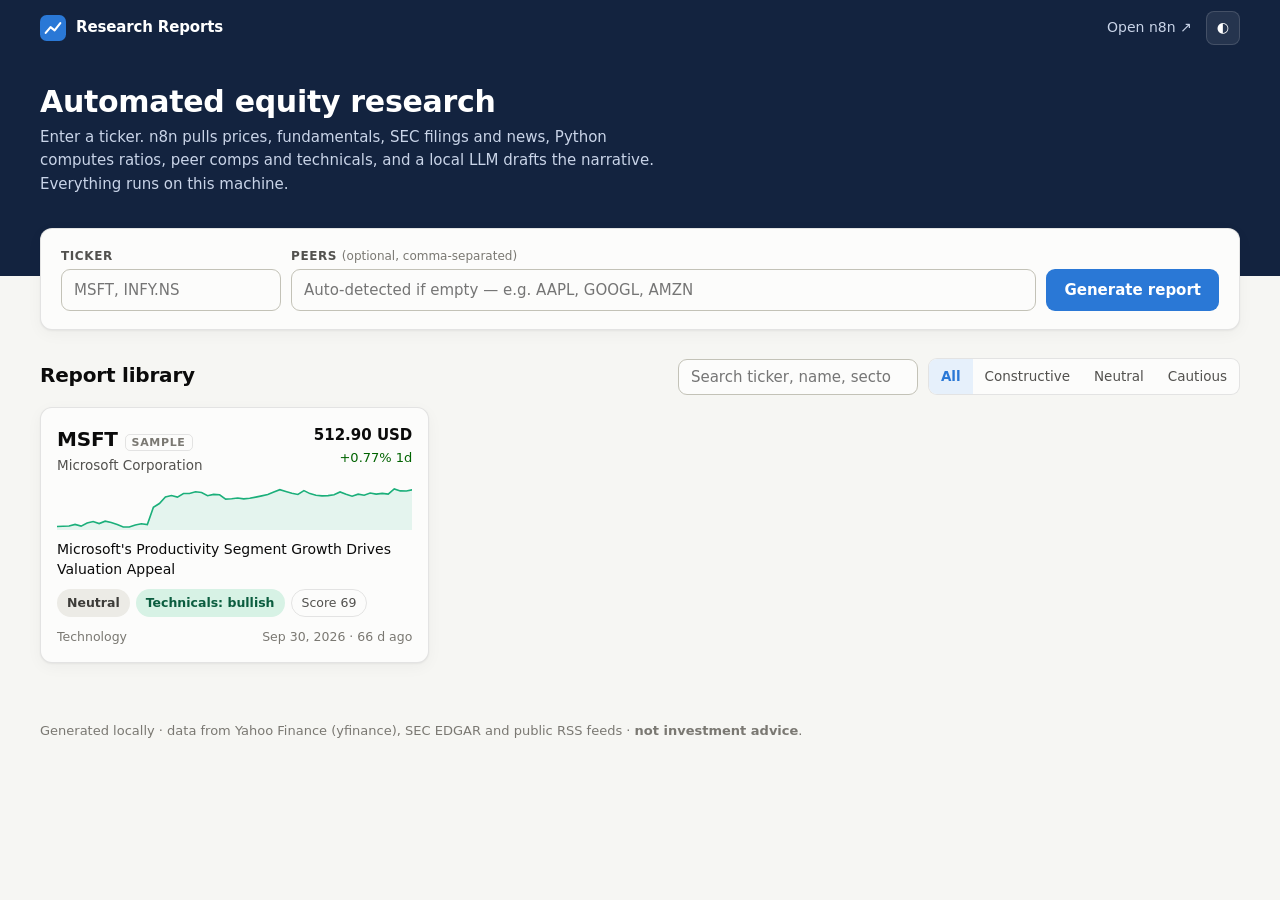
==== site/index.html @ cf2ef31a "TickerBrief: automated equity research with n8n, Python analytics and a local LLM" ====
<!doctype html>
<html lang="en">
<head>
  <meta charset="utf-8">
  <meta name="viewport" content="width=device-width, initial-scale=1">
  <title>Research Reports</title>
  <meta name="description" content="Automated equity research reports generated locally with n8n, Python and a local LLM.">
  <link rel="icon" href="assets/favicon.svg" type="image/svg+xml">
  <link rel="stylesheet" href="assets/styles.css">
  <script src="assets/common.js"></script>
</head>
<body>
  <header class="topbar">
    <div class="wrap">
      <a class="brand" href="index.html" aria-label="Research Reports home">
        <svg width="26" height="26" viewBox="0 0 32 32" aria-hidden="true"><rect width="32" height="32" rx="8" fill="#2a78d6"/><path d="M7 22l6-7 5 4 7-9" fill="none" stroke="#fff" stroke-width="2.6" stroke-linecap="round" stroke-linejoin="round"/></svg>
        Research Reports
      </a>
      <span class="spacer"></span>
      <a class="link" id="n8n-link" href="http://localhost:5679" target="_blank" rel="noopener noreferrer">Open n8n ↗</a>
      <button class="icon-btn" data-theme-toggle title="Toggle light / dark" aria-label="Toggle light or dark theme">◐</button>
    </div>
  </header>

  <section class="hero">
    <div class="wrap">
      <h1>Automated equity research</h1>
      <p>Enter a ticker. n8n pulls prices, fundamentals, SEC filings and news, Python computes ratios, peer comps and technicals, and a local LLM drafts the narrative. Everything runs on this machine.</p>
    </div>
  </section>

  <main class="wrap">
    <div class="card gen">
      <form id="gen-form" autocomplete="off">
        <div class="field" style="flex: 0 1 180px;">
          <label for="ticker">Ticker</label>
          <input class="input" id="ticker" name="ticker" placeholder="MSFT, INFY.NS" required maxlength="20" pattern="[A-Za-z0-9.\-\^=&amp;]{1,20}">
        </div>
        <div class="field" style="flex: 1 1 260px;">
          <label for="peers">Peers <span class="muted" style="text-transform:none; letter-spacing:0; font-weight:400;">(optional, comma-separated)</span></label>
          <input class="input" id="peers" name="peers" placeholder="Auto-detected if empty — e.g. AAPL, GOOGL, AMZN" maxlength="120">
        </div>
        <button class="btn" id="gen-btn" type="submit">Generate report</button>
      </form>
      <div class="gen-status" id="gen-status" role="status" aria-live="polite"></div>
    </div>

    <section class="section">
      <div class="section-head">
        <h2>Report library</h2>
        <div class="toolbar">
          <input class="input" id="search" type="search" placeholder="Search ticker, name, sector" style="height:36px; width:240px;">
          <div class="seg" role="group" aria-label="Filter by stance" id="stance-filter">
            <button type="button" aria-pressed="true" data-v="">All</button>
            <button type="button" aria-pressed="false" data-v="Constructive">Constructive</button>
            <button type="button" aria-pressed="false" data-v="Neutral">Neutral</button>
            <button type="button" aria-pressed="false" data-v="Cautious">Cautious</button>
          </div>
        </div>
      </div>
      <div id="reports" class="reports" aria-live="polite"></div>
    </section>
  </main>

  <footer class="site">
    <div class="wrap">Generated locally · data from Yahoo Finance (yfinance), SEC EDGAR and public RSS feeds · <b>not investment advice</b>.</div>
  </footer>
  <script src="assets/index.js"></script>
</body>
</html>
---- site/assets/styles.css ----
/* Research Reports — local static site. Tokens follow a validated, CVD-checked chart palette. */
:root {
  color-scheme: light;
  --page: #f6f6f3;
  --surface: #fcfcfb;
  --surface-2: #f0efec;
  --ink: #0b0b0b;
  --ink-2: #52514e;
  --muted: #7a7872;
  --grid: #e1e0d9;
  --axis: #c3c2b7;
  --border: rgba(11, 11, 11, 0.10);
  --brand: #13233f;
  --brand-ink: #ffffff;
  --accent: #2a78d6;
  --accent-soft: #e6f0fb;
  --good: #006300;
  --bad: #b42323;
  --up: #1baf7a;
  --down: #e34948;
  --s1: #2a78d6; --s2: #eb6834; --s3: #1baf7a; --s4: #eda100;
  --s5: #e87ba4; --s6: #008300; --s7: #4a3aa7; --s8: #e34948;
  --chip-pos-bg: #d7f2e5; --chip-pos-ink: #0b5d3f;
  --chip-neu-bg: #ecebe6; --chip-neu-ink: #3d3c39;
  --chip-neg-bg: #fde0dd; --chip-neg-ink: #8a1f1e;
  --shadow: 0 1px 2px rgba(11, 11, 11, .05), 0 4px 16px rgba(11, 11, 11, .04);
  --radius: 12px;
  --font: system-ui, -apple-system, "Segoe UI", Roboto, "Helvetica Neue", Arial, sans-serif;
  --mono: ui-monospace, "Cascadia Mono", "SFMono-Regular", Menlo, Consolas, monospace;
}
@media (prefers-color-scheme: dark) {
  :root:not([data-theme="light"]) {
    color-scheme: dark;
    --page: #0d0d0d; --surface: #1a1a19; --surface-2: #232321; --ink: #ffffff; --ink-2: #c3c2b7; --muted: #9a988f;
    --grid: #2c2c2a; --axis: #45453f; --border: rgba(255, 255, 255, 0.10); --brand: #111c30; --accent: #3987e5;
    --accent-soft: #1b2a40; --good: #3fcf6a; --bad: #ff8a80; --up: #199e70; --down: #e66767;
    --s1: #3987e5; --s2: #d95926; --s3: #199e70; --s4: #c98500; --s5: #d55181; --s6: #008300; --s7: #9085e9; --s8: #e66767;
    --chip-pos-bg: #123b2b; --chip-pos-ink: #8ee6be; --chip-neu-bg: #2c2c2a; --chip-neu-ink: #d8d6cc;
    --chip-neg-bg: #4a1d1b; --chip-neg-ink: #ffb4ad; --shadow: none;
  }
}
:root[data-theme="dark"] {
  color-scheme: dark;
  --page: #0d0d0d; --surface: #1a1a19; --surface-2: #232321; --ink: #ffffff; --ink-2: #c3c2b7; --muted: #9a988f;
  --grid: #2c2c2a; --axis: #45453f; --border: rgba(255, 255, 255, 0.10); --brand: #111c30; --accent: #3987e5;
  --accent-soft: #1b2a40; --good: #3fcf6a; --bad: #ff8a80; --up: #199e70; --down: #e66767;
  --s1: #3987e5; --s2: #d95926; --s3: #199e70; --s4: #c98500; --s5: #d55181; --s6: #008300; --s7: #9085e9; --s8: #e66767;
  --chip-pos-bg: #123b2b; --chip-pos-ink: #8ee6be; --chip-neu-bg: #2c2c2a; --chip-neu-ink: #d8d6cc;
  --chip-neg-bg: #4a1d1b; --chip-neg-ink: #ffb4ad; --shadow: none;
}

* { box-sizing: border-box; }
html { scroll-behavior: smooth; scroll-padding-top: 120px; }
body { margin: 0; background: var(--page); color: var(--ink); font: 15px/1.55 var(--font); -webkit-font-smoothing: antialiased; }
a { color: var(--accent); text-decoration: none; }
a:hover { text-decoration: underline; }
h1, h2, h3 { line-height: 1.2; margin: 0; letter-spacing: -0.01em; }
h2 { font-size: 20px; }
h3 { font-size: 13px; text-transform: uppercase; letter-spacing: .06em; color: var(--ink-2); font-weight: 600; }
p { margin: 0 0 10px; }
.num, table td, .kpi .v { font-variant-numeric: tabular-nums; }
.muted { color: var(--muted); }
.small { font-size: 13px; }
.wrap { max-width: 1240px; margin: 0 auto; padding: 0 20px; }
button, input, select { font: inherit; color: inherit; }
.sr-only { position: absolute; width: 1px; height: 1px; overflow: hidden; clip: rect(0 0 0 0); }

/* ---------- top bar ---------- */
.topbar { background: var(--brand); color: var(--brand-ink); }
.topbar .wrap { display: flex; align-items: center; gap: 14px; min-height: 56px; }
.brand { display: flex; align-items: center; gap: 10px; color: #fff; font-weight: 650; letter-spacing: -.01em; }
.brand:hover { text-decoration: none; }
.brand svg { flex: none; }
.topbar .spacer { flex: 1; }
.topbar a.link { color: #c9d4e8; font-size: 14px; }
.icon-btn { background: rgba(255, 255, 255, .08); border: 1px solid rgba(255, 255, 255, .14); color: #fff; border-radius: 8px;
  height: 34px; min-width: 34px; padding: 0 10px; white-space: nowrap; display: inline-flex; align-items: center; justify-content: center; gap: 6px; cursor: pointer; font-size: 14px; }
.icon-btn:hover { background: rgba(255, 255, 255, .16); text-decoration: none; }

/* ---------- cards & layout ---------- */
.card { background: var(--surface); border: 1px solid var(--border); border-radius: var(--radius); box-shadow: var(--shadow); }
.card.pad { padding: 20px; }
.grid { display: grid; gap: 16px; }
.g2 { grid-template-columns: repeat(2, minmax(0, 1fr)); }
.g3 { grid-template-columns: repeat(3, minmax(0, 1fr)); }
.g-2-1 { grid-template-columns: minmax(0, 2fr) minmax(0, 1fr); }
@media (max-width: 900px) { .g2, .g3, .g-2-1 { grid-template-columns: minmax(0, 1fr); } }
.section { margin: 28px 0; }
.section-head { display: flex; align-items: baseline; justify-content: space-between; gap: 12px; margin-bottom: 12px; flex-wrap: wrap; }
.card-title { display: flex; justify-content: space-between; align-items: center; gap: 10px; margin-bottom: 10px; flex-wrap: wrap; }
.card-title h3 { margin: 0; }

/* ---------- chips ---------- */
.chip { display: inline-flex; align-items: center; gap: 6px; padding: 3px 10px; border-radius: 999px; font-size: 12.5px; font-weight: 600; white-space: nowrap; }
.chip.pos { background: var(--chip-pos-bg); color: var(--chip-pos-ink); }
.chip.neu { background: var(--chip-neu-bg); color: var(--chip-neu-ink); }
.chip.neg { background: var(--chip-neg-bg); color: var(--chip-neg-ink); }
.chip.ghost { background: transparent; border: 1px solid var(--border); color: var(--ink-2); font-weight: 500; }
.chip.dark { background: rgba(255, 255, 255, .12); color: #fff; }
.dot { width: 8px; height: 8px; border-radius: 50%; display: inline-block; flex: none; }
.dot.bullish, .dot.positive { background: var(--up); }
.dot.bearish, .dot.negative { background: var(--down); }
.dot.neutral { background: var(--axis); }
.up { color: var(--good); } .down { color: var(--bad); }

/* ---------- index: hero & generator ---------- */
.hero { background: var(--brand); color: #fff; padding: 28px 0 70px; }
.hero h1 { font-size: 30px; }
.hero p { color: #c9d4e8; max-width: 640px; margin-top: 6px; }
.gen { margin-top: -48px; padding: 18px 20px; }
.gen form { display: flex; gap: 10px; flex-wrap: wrap; align-items: flex-end; }
.field { display: flex; flex-direction: column; gap: 4px; }
.field label { font-size: 12px; color: var(--ink-2); font-weight: 600; text-transform: uppercase; letter-spacing: .05em; }
.input { height: 42px; border: 1px solid var(--axis); background: var(--surface); border-radius: 9px; padding: 0 12px; min-width: 0; }
.input:focus { outline: 2px solid var(--accent); outline-offset: 1px; border-color: transparent; }
.btn { height: 42px; border-radius: 9px; border: 0; background: var(--accent); color: #fff; padding: 0 18px; font-weight: 600; cursor: pointer; display: inline-flex; align-items: center; gap: 8px; }
.btn:disabled { opacity: .6; cursor: progress; }
.btn.secondary { background: var(--surface-2); color: var(--ink); border: 1px solid var(--border); }
.gen-status { margin-top: 12px; font-size: 14px; display: none; align-items: center; gap: 10px; }
.gen-status.show { display: flex; }
.spinner { width: 16px; height: 16px; border: 2px solid var(--grid); border-top-color: var(--accent); border-radius: 50%; animation: spin 0.9s linear infinite; }
@keyframes spin { to { transform: rotate(360deg); } }
.steps { display: flex; gap: 6px; flex-wrap: wrap; }
.steps span { font-size: 12px; padding: 2px 8px; border-radius: 6px; background: var(--surface-2); color: var(--muted); }
.steps span.on { background: var(--accent-soft); color: var(--accent); font-weight: 600; }

/* ---------- index: library ---------- */
.toolbar { display: flex; gap: 10px; flex-wrap: wrap; align-items: center; }
.seg { display: inline-flex; border: 1px solid var(--border); border-radius: 9px; overflow: hidden; background: var(--surface); }
.seg button { border: 0; background: transparent; padding: 7px 12px; cursor: pointer; font-size: 13.5px; color: var(--ink-2); }
.seg button[aria-pressed="true"] { background: var(--accent-soft); color: var(--accent); font-weight: 600; }
.reports { display: grid; grid-template-columns: repeat(auto-fill, minmax(290px, 1fr)); gap: 16px; }
.rcard { display: flex; flex-direction: column; gap: 10px; padding: 16px; color: inherit; transition: transform .12s ease, border-color .12s ease; }
.rcard:hover { text-decoration: none; transform: translateY(-2px); border-color: var(--accent); }
.rcard .top { display: flex; justify-content: space-between; align-items: flex-start; gap: 10px; }
.rcard .tk { font-size: 20px; font-weight: 700; letter-spacing: -.01em; }
.rcard .nm { color: var(--ink-2); font-size: 13.5px; white-space: nowrap; overflow: hidden; text-overflow: ellipsis; max-width: 190px; }
.rcard .px { text-align: right; }
.rcard .px .p { font-weight: 650; }
.rcard .hl { font-size: 14px; line-height: 1.4; min-height: 39px; display: -webkit-box; -webkit-line-clamp: 2; -webkit-box-orient: vertical; overflow: hidden; }
.rcard .foot { display: flex; justify-content: space-between; align-items: center; gap: 8px; font-size: 12.5px; color: var(--muted); }
.spark { width: 100%; height: 44px; display: block; }
.empty { text-align: center; padding: 48px 20px; color: var(--muted); }
.badge-sample { font-size: 11px; text-transform: uppercase; letter-spacing: .06em; color: var(--muted); border: 1px solid var(--border); border-radius: 5px; padding: 1px 6px; }

/* ---------- report: header ---------- */
.rhead { background: var(--brand); color: #fff; padding: 24px 0 22px; }
.rhead .row { display: flex; justify-content: space-between; gap: 20px; flex-wrap: wrap; align-items: flex-end; }
.rhead .eyebrow { color: #9fb0cc; font-size: 12.5px; text-transform: uppercase; letter-spacing: .08em; }
.rhead h1 { font-size: 30px; margin-top: 4px; }
.rhead .sub { color: #c9d4e8; margin-top: 4px; font-size: 14px; }
.rhead .price { font-size: 30px; font-weight: 700; text-align: right; }
.rhead .chg { font-size: 15px; font-weight: 600; }
.rhead .chg.up { color: #7ee2b8; } .rhead .chg.down { color: #ff9d9c; }
.rhead .chips { display: flex; gap: 8px; flex-wrap: wrap; margin-top: 12px; }
.subnav { position: sticky; top: 0; z-index: 20; background: color-mix(in srgb, var(--page) 88%, transparent); backdrop-filter: blur(8px); border-bottom: 1px solid var(--border); }
.subnav .wrap { display: flex; gap: 4px; overflow-x: auto; padding-top: 8px; padding-bottom: 8px; align-items: center; }
.subnav a { color: var(--ink-2); padding: 6px 11px; border-radius: 8px; font-size: 14px; white-space: nowrap; }
.subnav a:hover, .subnav a.active { background: var(--accent-soft); color: var(--accent); text-decoration: none; }
.subnav .tk { font-weight: 700; color: var(--ink); margin-right: 8px; display: none; }
.subnav.stuck .tk { display: inline; }
.subnav .spacer { flex: 1; }

/* ---------- report: content ---------- */
.headline { font-size: 22px; font-weight: 650; line-height: 1.3; margin-bottom: 8px; letter-spacing: -.01em; }
.lead { font-size: 16px; color: var(--ink); }
.kpis { display: grid; grid-template-columns: repeat(6, minmax(0, 1fr)); }
.kpis .kpi { padding: 14px 16px; border-right: 1px solid var(--border); }
.kpis .kpi:last-child { border-right: 0; }
@media (max-width: 900px) { .kpis { grid-template-columns: repeat(3, minmax(0, 1fr)); } .kpis .kpi:nth-child(3n) { border-right: 0; } .kpis .kpi:nth-child(-n+3) { border-bottom: 1px solid var(--border); } }
.kpi .l { font-size: 12px; text-transform: uppercase; letter-spacing: .05em; color: var(--muted); }
.kpi .v { font-size: 22px; font-weight: 650; margin-top: 2px; }
.kpi .d { font-size: 12.5px; color: var(--muted); }
ul.clean { margin: 0; padding-left: 18px; }
ul.clean li { margin: 0 0 6px; }
.bull h3 { color: var(--good); } .bear h3 { color: var(--bad); }
.chart { width: 100%; height: 320px; }
.chart.tall { height: 470px; }
.chart.short { height: 190px; }
.chart.mid { height: 260px; }
.caption { font-size: 12.5px; color: var(--muted); margin-top: 6px; }
.range { margin: 14px 0 4px; }
.range .bar { position: relative; height: 8px; border-radius: 4px; background: var(--surface-2); margin: 22px 0 22px; }
.range .fill { position: absolute; top: 0; bottom: 0; border-radius: 4px; background: var(--accent-soft); }
.range .mark { position: absolute; top: -6px; width: 2px; height: 20px; background: var(--ink); }
.range .mark span { position: absolute; top: -18px; transform: translateX(-50%); font-size: 12px; white-space: nowrap; font-weight: 600; }
.range .tgt { position: absolute; top: -3px; width: 14px; height: 14px; border-radius: 50%; background: var(--surface); border: 2px solid var(--s2); transform: translateX(-7px); }
.range .ends { display: flex; justify-content: space-between; font-size: 12px; color: var(--muted); }
.sc-row { display: grid; grid-template-columns: 130px 1fr 34px; gap: 10px; align-items: center; margin: 9px 0; font-size: 14px; }
.sc-track { height: 8px; border-radius: 4px; background: var(--surface-2); position: relative; overflow: hidden; }
.sc-fill { position: absolute; left: 0; top: 0; bottom: 0; border-radius: 4px; background: var(--s1); }
.sc-row .val { text-align: right; font-weight: 650; font-variant-numeric: tabular-nums; }
.sc-row .lbl { color: var(--ink-2); }
table.data { width: 100%; border-collapse: collapse; font-size: 14px; }
table.data th { text-align: right; font-weight: 600; font-size: 12px; text-transform: uppercase; letter-spacing: .04em; color: var(--muted); padding: 8px 10px; border-bottom: 1px solid var(--axis); white-space: nowrap; }
table.data td { text-align: right; padding: 8px 10px; border-bottom: 1px solid var(--grid); white-space: nowrap; }
table.data th:first-child, table.data td:first-child { text-align: left; }
table.data td.l, table.data th.l { text-align: left; white-space: normal; }
table.data tr.subject td { background: var(--accent-soft); font-weight: 650; }
table.data tr.median td { color: var(--ink-2); font-style: italic; }
table.data tr:hover td { background: var(--surface-2); }
table.data tr.subject:hover td { background: var(--accent-soft); }
.table-scroll { overflow-x: auto; }
.kv { display: grid; grid-template-columns: 1fr auto; gap: 0; font-size: 14px; }
.kv div { padding: 7px 0; border-bottom: 1px solid var(--grid); }
.kv div:nth-child(odd) { color: var(--ink-2); }
.kv div:nth-child(even) { text-align: right; font-weight: 600; font-variant-numeric: tabular-nums; }
.signal { display: flex; gap: 10px; align-items: flex-start; padding: 9px 0; border-bottom: 1px solid var(--grid); font-size: 14px; }
.signal .dot { margin-top: 7px; }
.signal b { display: block; font-weight: 600; }
.signal span.note { color: var(--ink-2); }
.news { display: flex; flex-direction: column; }
.news-item { display: grid; grid-template-columns: 58px 1fr; gap: 12px; padding: 12px 0; border-bottom: 1px solid var(--grid); }
.score-pill { font-size: 12px; font-weight: 700; text-align: center; border-radius: 6px; padding: 3px 0; font-variant-numeric: tabular-nums; height: fit-content; }
.news-item .t { font-weight: 550; line-height: 1.35; color: var(--ink); }
.news-item .m { font-size: 12.5px; color: var(--muted); margin-top: 3px; }
.news-item .s { font-size: 13.5px; color: var(--ink-2); margin-top: 4px; }
.prov { display: flex; flex-wrap: wrap; gap: 6px; }
.prov span { font-size: 12px; font-family: var(--mono); padding: 2px 7px; border-radius: 5px; background: var(--surface-2); color: var(--ink-2); }
.prov span.llm { background: var(--accent-soft); color: var(--accent); }
.legend-inline { display: flex; gap: 14px; flex-wrap: wrap; font-size: 12.5px; color: var(--ink-2); }
.legend-inline i { display: inline-block; width: 12px; height: 3px; border-radius: 2px; vertical-align: middle; margin-right: 5px; }
.notice { border-left: 3px solid var(--s4); background: var(--surface-2); padding: 10px 14px; border-radius: 6px; font-size: 13.5px; color: var(--ink-2); }
.disclaimer { font-size: 13px; color: var(--muted); }
footer.site { padding: 30px 0 50px; color: var(--muted); font-size: 13px; }
.error-box { padding: 40px; text-align: center; }
.skeleton { height: 16px; border-radius: 6px; background: linear-gradient(90deg, var(--surface-2), var(--grid), var(--surface-2)); background-size: 200% 100%; animation: sh 1.2s infinite; margin: 8px 0; }
@keyframes sh { to { background-position: -200% 0; } }
@media print {
  .subnav, .topbar, .icon-btn, footer.site { display: none !important; }
  body { background: #fff; }
  .card { box-shadow: none; break-inside: avoid; }
}
@media (max-width: 600px) {
  .rhead .price, .rhead .chg { text-align: left !important; }
  .rhead h1, .hero h1 { font-size: 24px; }
  .wrap { padding: 0 16px; }
}
.range .mark span { left: 1px; }
.range .mark.edge-l span { transform: none; left: -2px; }
.range .mark.edge-r span { transform: translateX(-100%); }
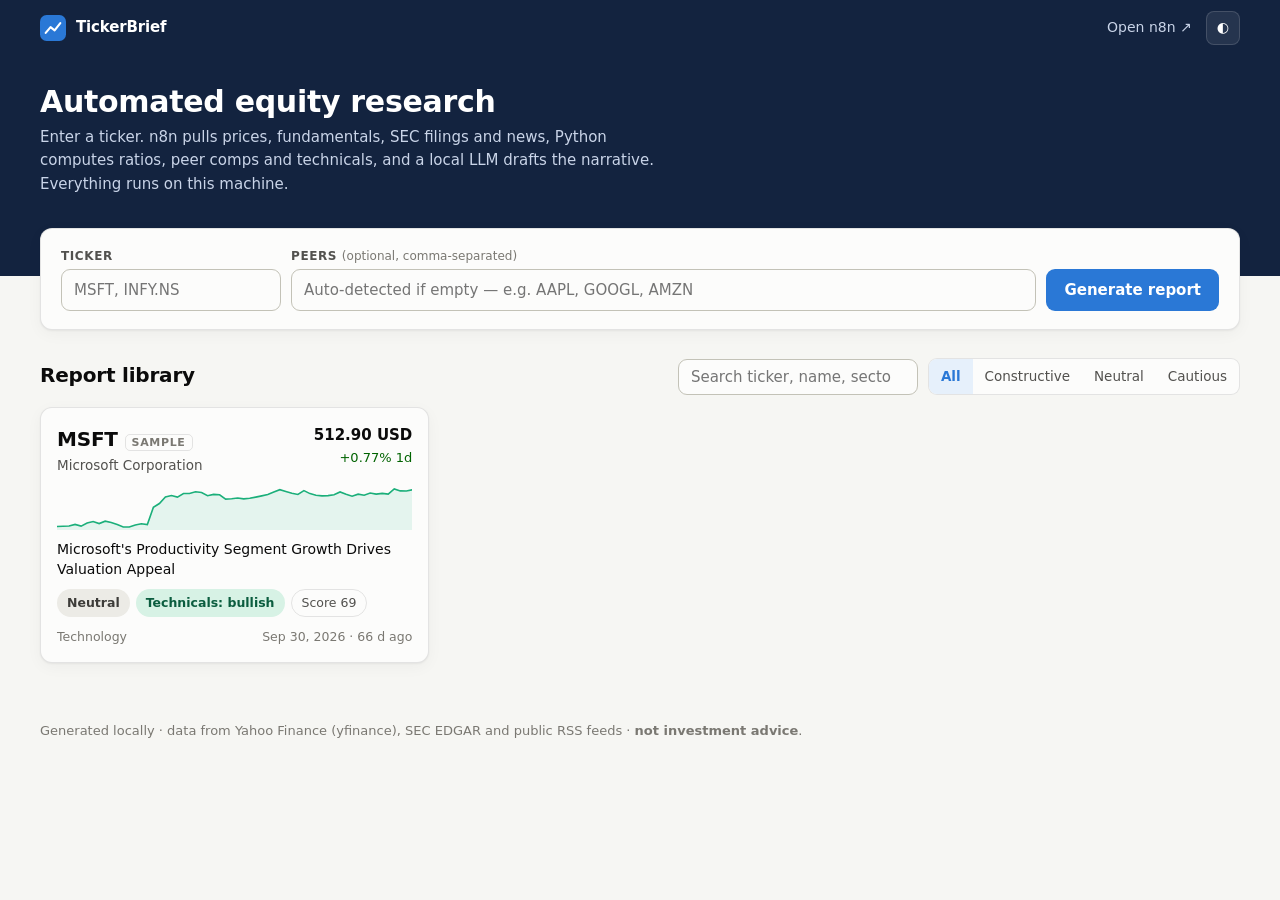
==== commit afcd2b11: "Rename SEC_USER_AGENT to SEC_CONTACT and apply TickerBrief branding" ====
--- a/site/index.html
+++ b/site/index.html
@@ -3,7 +3,7 @@
 <head>
   <meta charset="utf-8">
   <meta name="viewport" content="width=device-width, initial-scale=1">
-  <title>Research Reports</title>
+  <title>TickerBrief</title>
   <meta name="description" content="Automated equity research reports generated locally with n8n, Python and a local LLM.">
   <link rel="icon" href="assets/favicon.svg" type="image/svg+xml">
   <link rel="stylesheet" href="assets/styles.css">
@@ -12,9 +12,9 @@
 <body>
   <header class="topbar">
     <div class="wrap">
-      <a class="brand" href="index.html" aria-label="Research Reports home">
+      <a class="brand" href="index.html" aria-label="TickerBrief home">
         <svg width="26" height="26" viewBox="0 0 32 32" aria-hidden="true"><rect width="32" height="32" rx="8" fill="#2a78d6"/><path d="M7 22l6-7 5 4 7-9" fill="none" stroke="#fff" stroke-width="2.6" stroke-linecap="round" stroke-linejoin="round"/></svg>
-        Research Reports
+        TickerBrief
       </a>
       <span class="spacer"></span>
       <a class="link" id="n8n-link" href="http://localhost:5679" target="_blank" rel="noopener noreferrer">Open n8n ↗</a>
--- a/site/assets/styles.css
+++ b/site/assets/styles.css
@@ -1,4 +1,4 @@
-/* Research Reports — local static site. Tokens follow a validated, CVD-checked chart palette. */
+/* TickerBrief — local report site. Tokens follow a validated, CVD-checked chart palette. */
 :root {
   color-scheme: light;
   --page: #f6f6f3;
